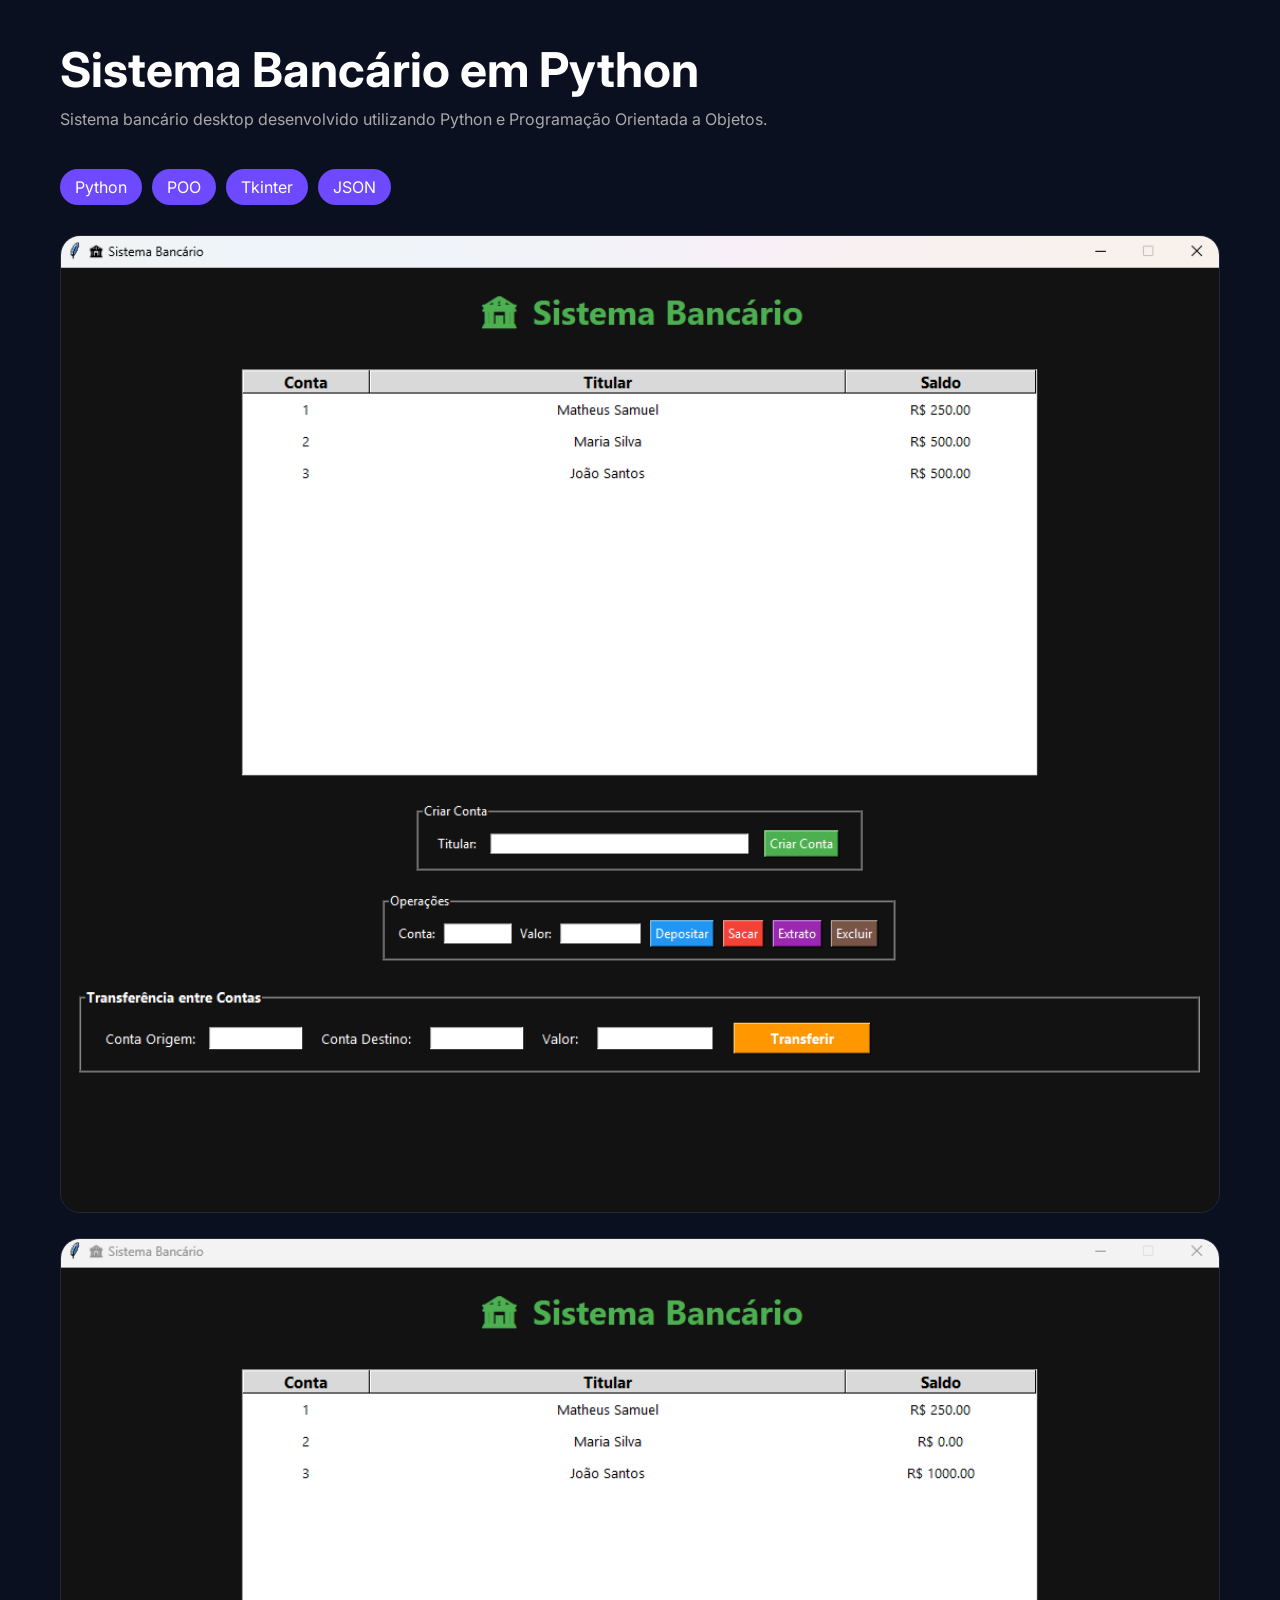
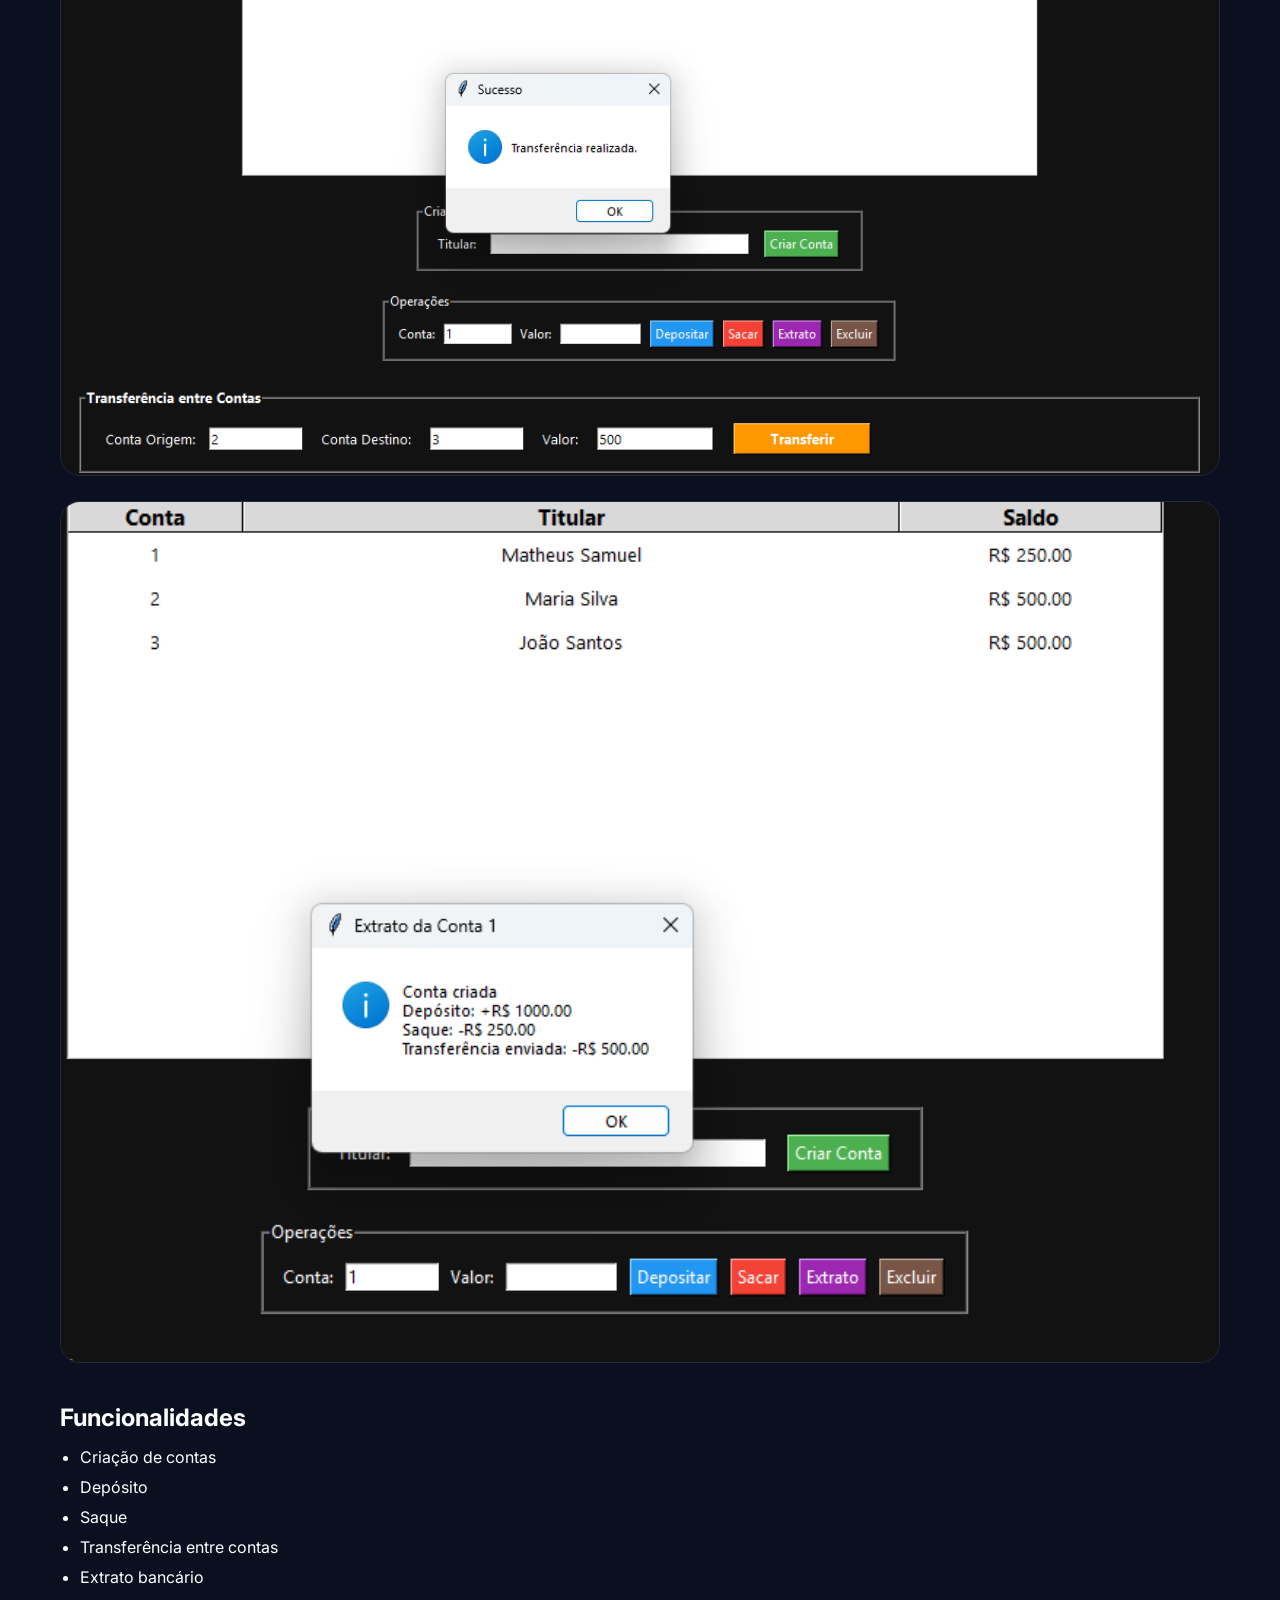
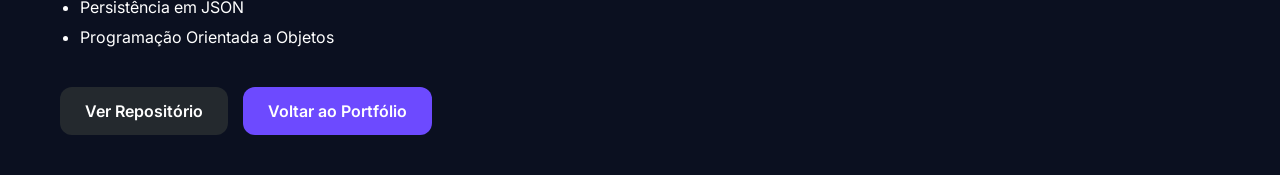
==== demo-sistema-bancario.html @ 6775cc80 "Corrige imagem do sistema bancário" ====
<!DOCTYPE html>
<html lang="pt-BR">
<head>
<meta charset="UTF-8">
<meta name="viewport" content="width=device-width, initial-scale=1.0">

<title>Sistema Bancário em Python</title>

<link href="https://fonts.googleapis.com/css2?family=Inter:wght@300;400;500;600;700&display=swap" rel="stylesheet">

<style>
*{
    margin:0;
    padding:0;
    box-sizing:border-box;
    font-family:'Inter',sans-serif;
}

body{
    background:#0b1020;
    color:white;
}

.container{
    max-width:1200px;
    margin:auto;
    padding:40px 20px;
}

h1{
    font-size:3rem;
    margin-bottom:10px;
}

.subtitle{
    color:#aaa;
    margin-bottom:40px;
}

.techs{
    display:flex;
    gap:10px;
    flex-wrap:wrap;
    margin-bottom:30px;
}

.techs span{
    background:#6d4aff;
    padding:8px 15px;
    border-radius:20px;
}

.gallery{
    display:grid;
    grid-template-columns:1fr;
    gap:25px;
}

.gallery img{
    width:100%;
    border-radius:20px;
    border:1px solid rgba(255,255,255,.1);
}

.buttons{
    margin-top:40px;
    display:flex;
    gap:15px;
}

.btn{
    text-decoration:none;
    padding:14px 25px;
    border-radius:12px;
    color:white;
    font-weight:600;
}

.github{
    background:#24292e;
}

.back{
    background:#6d4aff;
}

.features{
    margin-top:40px;
}

.features ul{
    margin-top:15px;
    padding-left:20px;
}

.features li{
    margin-bottom:10px;
}
</style>
</head>

<body>

<div class="container">

<h1>Sistema Bancário em Python</h1>

<p class="subtitle">
Sistema bancário desktop desenvolvido utilizando Python e Programação Orientada a Objetos.
</p>

<div class="techs">
<span>Python</span>
<span>POO</span>
<span>Tkinter</span>
<span>JSON</span>
</div>

<div class="gallery">

<img src="assets/projects/tela-principal.png" alt="Tela Principal">

<img src="assets/projects/transferencia.png" alt="Transferência">

<img src="assets/projects/extrato.png" alt="Extrato">

</div>

<div class="features">

<h2>Funcionalidades</h2>

<ul>
<li>Criação de contas</li>
<li>Depósito</li>
<li>Saque</li>
<li>Transferência entre contas</li>
<li>Extrato bancário</li>
<li>Persistência em JSON</li>
<li>Programação Orientada a Objetos</li>
</ul>

</div>

<div class="buttons">

<a
href="https://github.com/matheus-samuel-dev"
target="_blank"
class="btn github">
Ver Repositório
</a>

<a
href="index.html#projetos"
class="btn back">
Voltar ao Portfólio
</a>

</div>

</div>

</body>
</html>
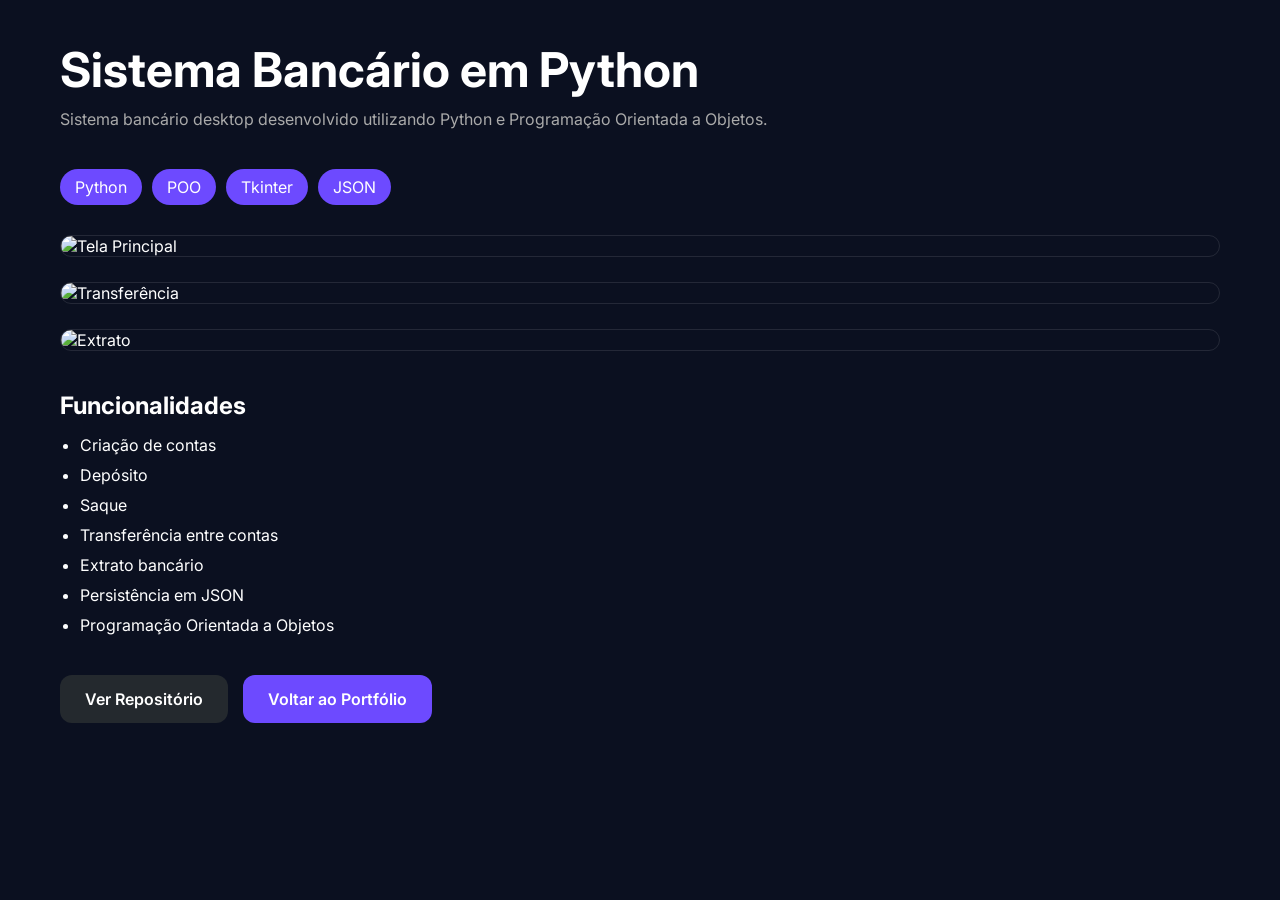
==== commit e2900d60: "melhorando landing page" ====
--- a/demo-sistema-bancario.html
+++ b/demo-sistema-bancario.html
@@ -1,165 +1,153 @@
 <!DOCTYPE html>
 <html lang="pt-BR">
+
 <head>
-<meta charset="UTF-8">
-<meta name="viewport" content="width=device-width, initial-scale=1.0">
+    <meta charset="UTF-8">
+    <meta name="viewport" content="width=device-width, initial-scale=1.0">
+    <title>Sistema Banc&aacute;rio em Python</title>
+    <link href="https://fonts.googleapis.com/css2?family=Inter:wght@300;400;500;600;700&display=swap"
+        rel="stylesheet">
+    <style>
+        * {
+            margin: 0;
+            padding: 0;
+            box-sizing: border-box;
+            font-family: "Inter", sans-serif;
+        }
 
-<title>Sistema Bancário em Python</title>
+        body {
+            background: #0b1020;
+            color: white;
+        }
 
-<link href="https://fonts.googleapis.com/css2?family=Inter:wght@300;400;500;600;700&display=swap" rel="stylesheet">
+        .container {
+            max-width: 1200px;
+            margin: auto;
+            padding: 40px 20px;
+        }
 
-<style>
-*{
-    margin:0;
-    padding:0;
-    box-sizing:border-box;
-    font-family:'Inter',sans-serif;
-}
+        h1 {
+            font-size: 3rem;
+            margin-bottom: 10px;
+        }
 
-body{
-    background:#0b1020;
-    color:white;
-}
+        .subtitle {
+            color: #aaa;
+            margin-bottom: 40px;
+        }
 
-.container{
-    max-width:1200px;
-    margin:auto;
-    padding:40px 20px;
-}
+        .techs {
+            display: flex;
+            gap: 10px;
+            flex-wrap: wrap;
+            margin-bottom: 30px;
+        }
 
-h1{
-    font-size:3rem;
-    margin-bottom:10px;
-}
+        .techs span {
+            background: #6d4aff;
+            padding: 8px 15px;
+            border-radius: 20px;
+        }
 
-.subtitle{
-    color:#aaa;
-    margin-bottom:40px;
-}
+        .gallery {
+            display: grid;
+            grid-template-columns: 1fr;
+            gap: 25px;
+        }
 
-.techs{
-    display:flex;
-    gap:10px;
-    flex-wrap:wrap;
-    margin-bottom:30px;
-}
+        .gallery img {
+            width: 100%;
+            border-radius: 20px;
+            border: 1px solid rgba(255, 255, 255, 0.1);
+        }
 
-.techs span{
-    background:#6d4aff;
-    padding:8px 15px;
-    border-radius:20px;
-}
+        .buttons {
+            margin-top: 40px;
+            display: flex;
+            gap: 15px;
+        }
 
-.gallery{
-    display:grid;
-    grid-template-columns:1fr;
-    gap:25px;
-}
+        .btn {
+            text-decoration: none;
+            padding: 14px 25px;
+            border-radius: 12px;
+            color: white;
+            font-weight: 600;
+        }
 
-.gallery img{
-    width:100%;
-    border-radius:20px;
-    border:1px solid rgba(255,255,255,.1);
-}
+        .github {
+            background: #24292e;
+        }
 
-.buttons{
-    margin-top:40px;
-    display:flex;
-    gap:15px;
-}
+        .back {
+            background: #6d4aff;
+        }
 
-.btn{
-    text-decoration:none;
-    padding:14px 25px;
-    border-radius:12px;
-    color:white;
-    font-weight:600;
-}
+        .features {
+            margin-top: 40px;
+        }
 
-.github{
-    background:#24292e;
-}
+        .features ul {
+            margin-top: 15px;
+            padding-left: 20px;
+        }
 
-.back{
-    background:#6d4aff;
-}
-
-.features{
-    margin-top:40px;
-}
-
-.features ul{
-    margin-top:15px;
-    padding-left:20px;
-}
-
-.features li{
-    margin-bottom:10px;
-}
-</style>
+        .features li {
+            margin-bottom: 10px;
+        }
+    </style>
 </head>
 
 <body>
 
-<div class="container">
+    <div class="container">
 
-<h1>Sistema Bancário em Python</h1>
+        <h1>Sistema Banc&aacute;rio em Python</h1>
 
-<p class="subtitle">
-Sistema bancário desktop desenvolvido utilizando Python e Programação Orientada a Objetos.
-</p>
+        <p class="subtitle">
+            Sistema banc&aacute;rio desktop desenvolvido utilizando Python e Programa&ccedil;&atilde;o Orientada a Objetos.
+        </p>
 
-<div class="techs">
-<span>Python</span>
-<span>POO</span>
-<span>Tkinter</span>
-<span>JSON</span>
-</div>
+        <div class="techs">
+            <span>Python</span>
+            <span>POO</span>
+            <span>Tkinter</span>
+            <span>JSON</span>
+        </div>
 
-<div class="gallery">
+        <div class="gallery">
+            <img src="assets/projects/sistema-bancario-web/02-tela-principal.png" alt="Tela Principal">
+            <img src="assets/projects/sistema-bancario-web/03-transferencia.png" alt="Transfer&ecirc;ncia">
+            <img src="assets/projects/sistema-bancario-web/04-extrato.png" alt="Extrato">
+        </div>
 
-<img src="assets/projects/tela-principal.png" alt="Tela Principal">
+        <div class="features">
+            <h2>Funcionalidades</h2>
 
-<img src="assets/projects/transferencia.png" alt="Transferência">
+            <ul>
+                <li>Cria&ccedil;&atilde;o de contas</li>
+                <li>Dep&oacute;sito</li>
+                <li>Saque</li>
+                <li>Transfer&ecirc;ncia entre contas</li>
+                <li>Extrato banc&aacute;rio</li>
+                <li>Persist&ecirc;ncia em JSON</li>
+                <li>Programa&ccedil;&atilde;o Orientada a Objetos</li>
+            </ul>
+        </div>
 
-<img src="assets/projects/extrato.png" alt="Extrato">
+        <div class="buttons">
+            <a href="https://github.com/matheus-samuel-dev" target="_blank" rel="noopener noreferrer"
+                class="btn github">
+                Ver Reposit&oacute;rio
+            </a>
 
-</div>
+            <a href="index.html#projetos" class="btn back">
+                Voltar ao Portf&oacute;lio
+            </a>
+        </div>
 
-<div class="features">
-
-<h2>Funcionalidades</h2>
-
-<ul>
-<li>Criação de contas</li>
-<li>Depósito</li>
-<li>Saque</li>
-<li>Transferência entre contas</li>
-<li>Extrato bancário</li>
-<li>Persistência em JSON</li>
-<li>Programação Orientada a Objetos</li>
-</ul>
-
-</div>
-
-<div class="buttons">
-
-<a
-href="https://github.com/matheus-samuel-dev"
-target="_blank"
-class="btn github">
-Ver Repositório
-</a>
-
-<a
-href="index.html#projetos"
-class="btn back">
-Voltar ao Portfólio
-</a>
-
-</div>
-
-</div>
+    </div>
 
 </body>
-</html>+
+</html>
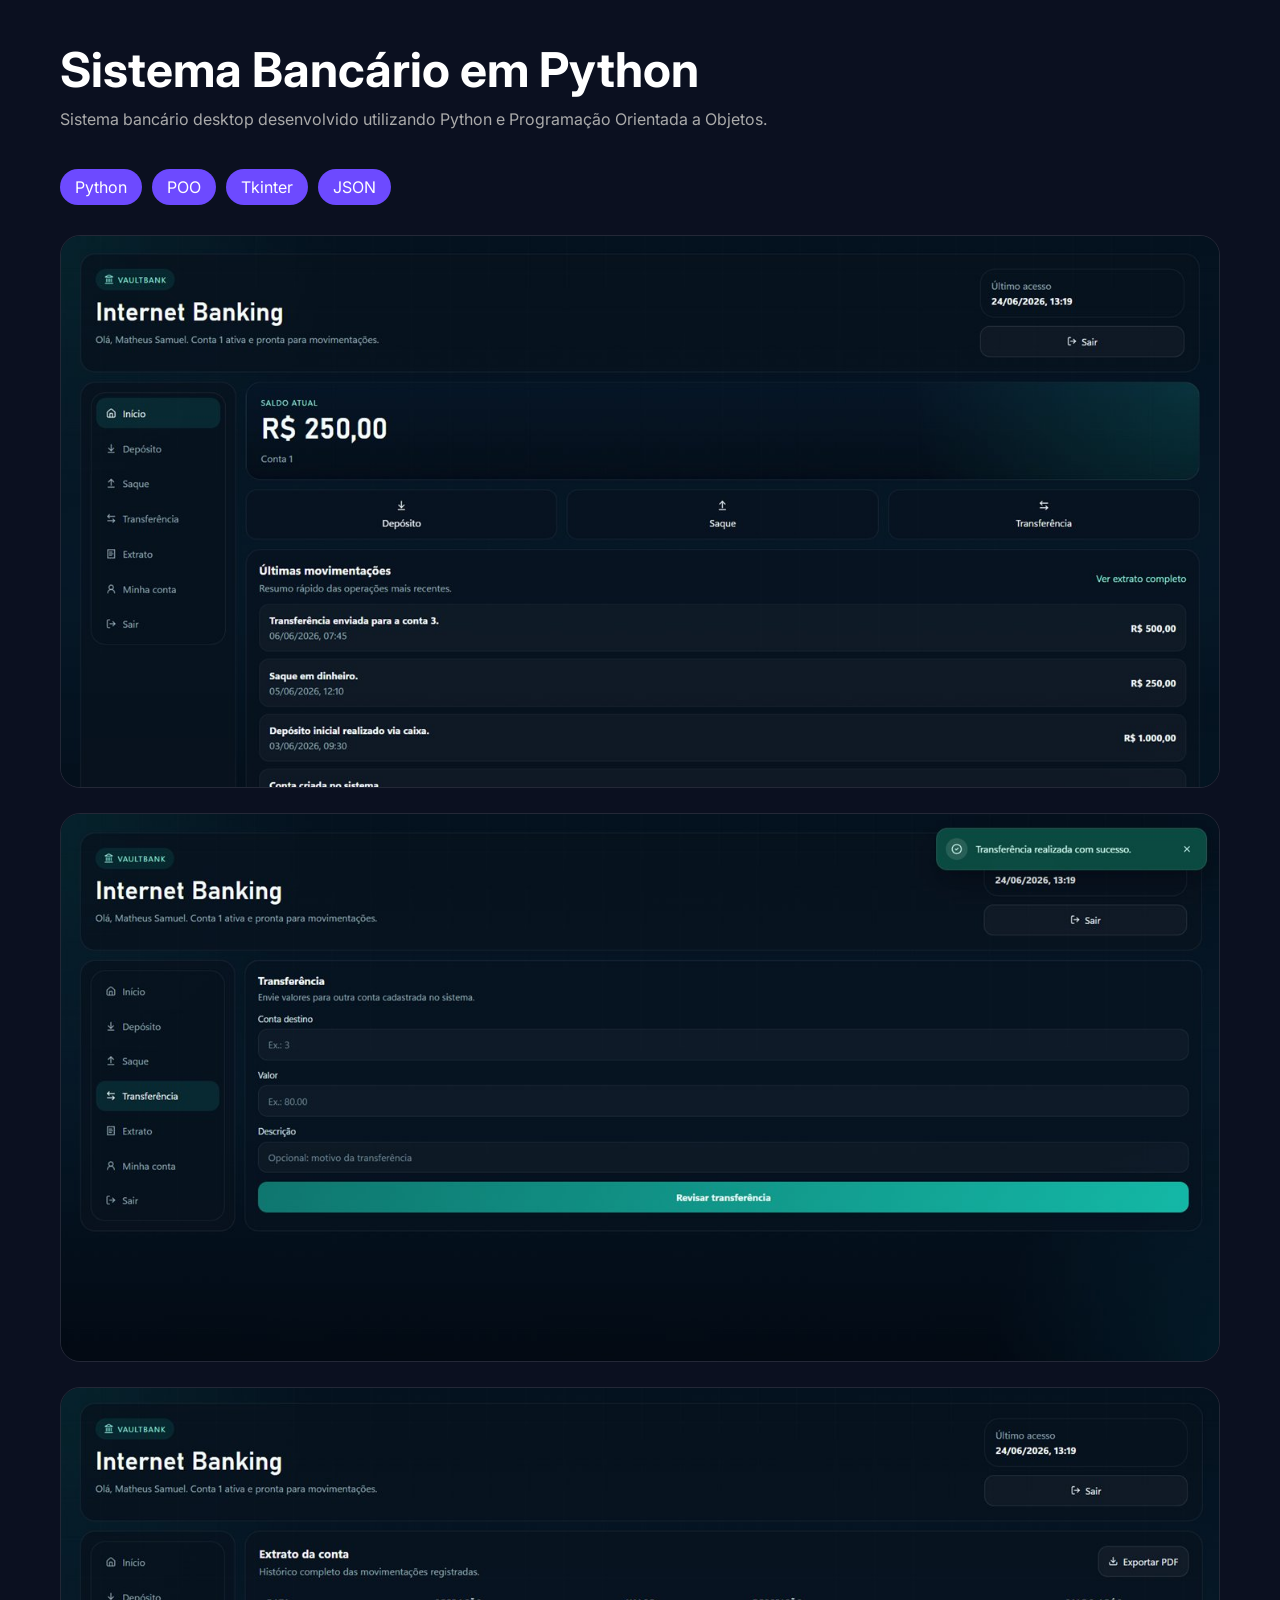
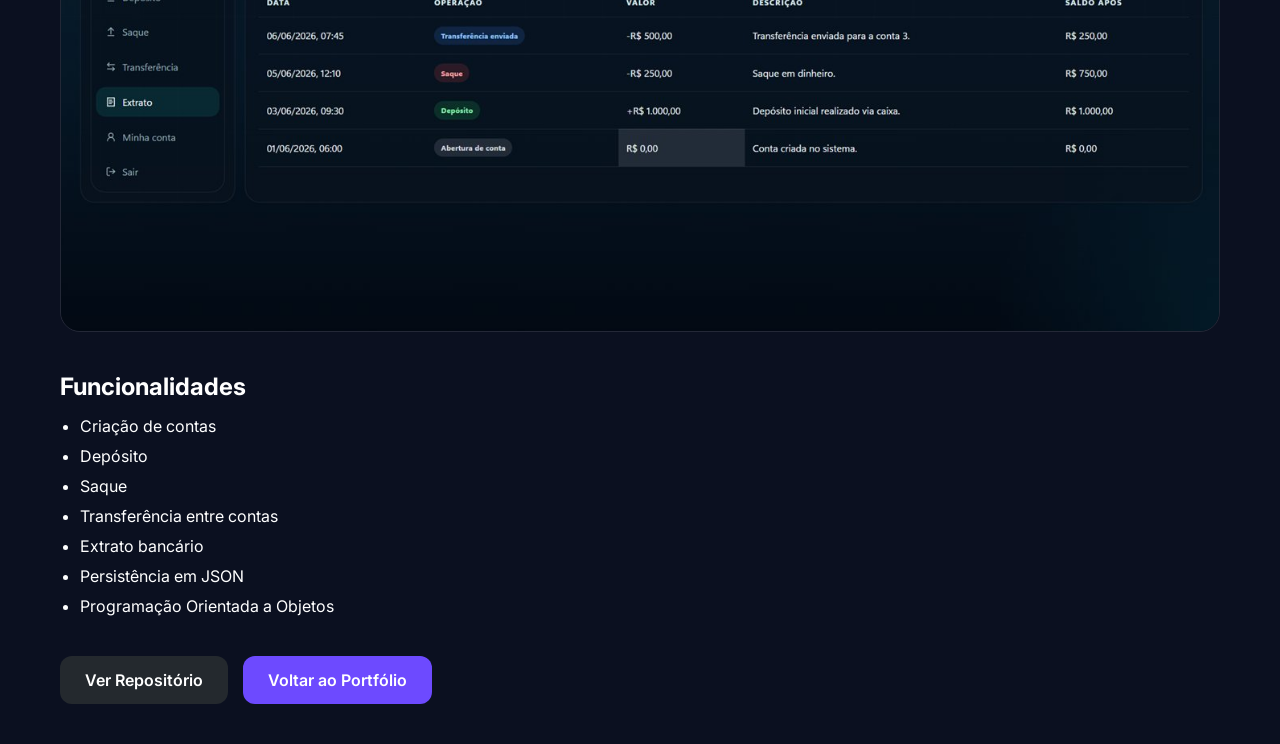
==== commit 56d6130c: "fazendo melhorias" ====
--- a/demo-sistema-bancario.html
+++ b/demo-sistema-bancario.html
@@ -116,9 +116,9 @@
         </div>
 
         <div class="gallery">
-            <img src="assets/projects/sistema-bancario-web/02-tela-principal.png" alt="Tela Principal">
-            <img src="assets/projects/sistema-bancario-web/03-transferencia.png" alt="Transfer&ecirc;ncia">
-            <img src="assets/projects/sistema-bancario-web/04-extrato.png" alt="Extrato">
+            <img src="assets/projects/sistema-bancario-web/02-dashboard.jpg" alt="Dashboard do sistema banc&aacute;rio">
+            <img src="assets/projects/sistema-bancario-web/04-transferencia.jpg" alt="Transfer&ecirc;ncia">
+            <img src="assets/projects/sistema-bancario-web/05-extrato.jpg" alt="Extrato">
         </div>
 
         <div class="features">
@@ -136,7 +136,7 @@
         </div>
 
         <div class="buttons">
-            <a href="https://github.com/matheus-samuel-dev" target="_blank" rel="noopener noreferrer"
+            <a href="https://github.com/matheus-samuel-dev/sistema-bancario-python" target="_blank" rel="noopener noreferrer"
                 class="btn github">
                 Ver Reposit&oacute;rio
             </a>
